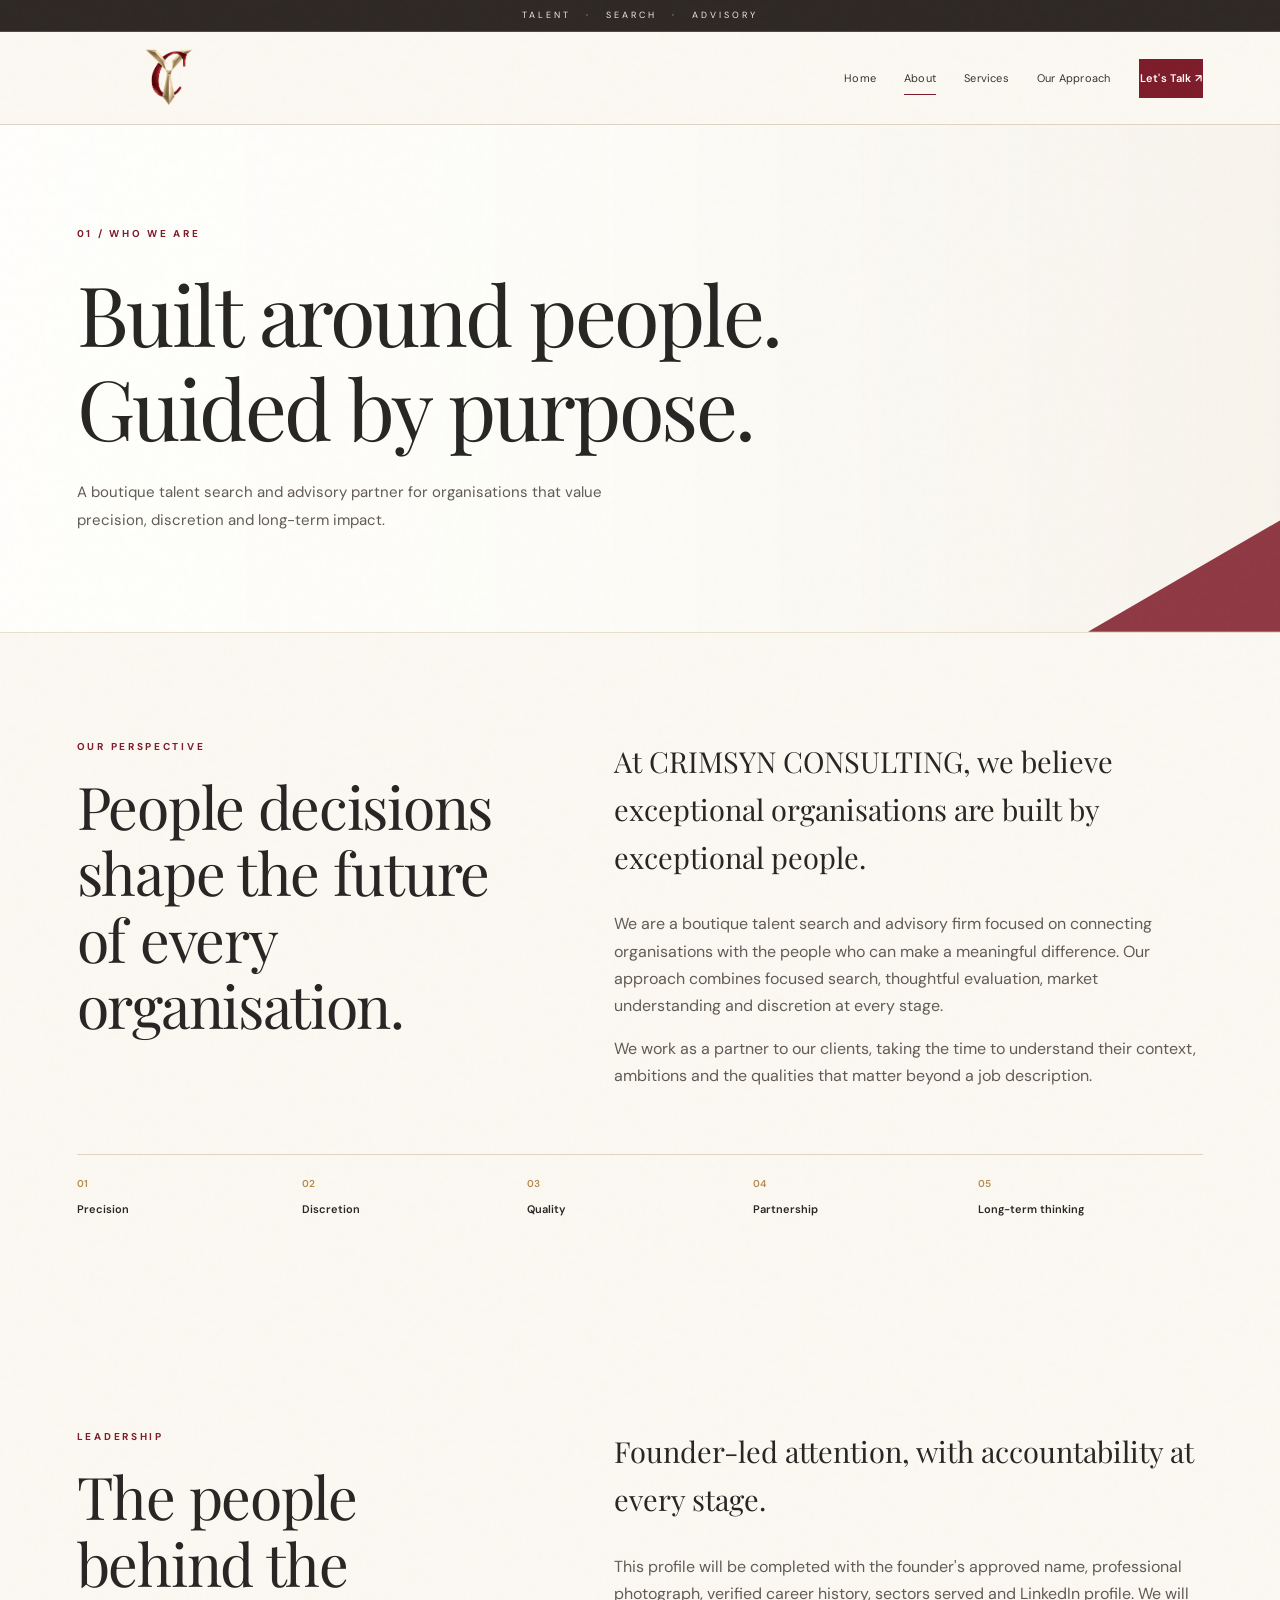
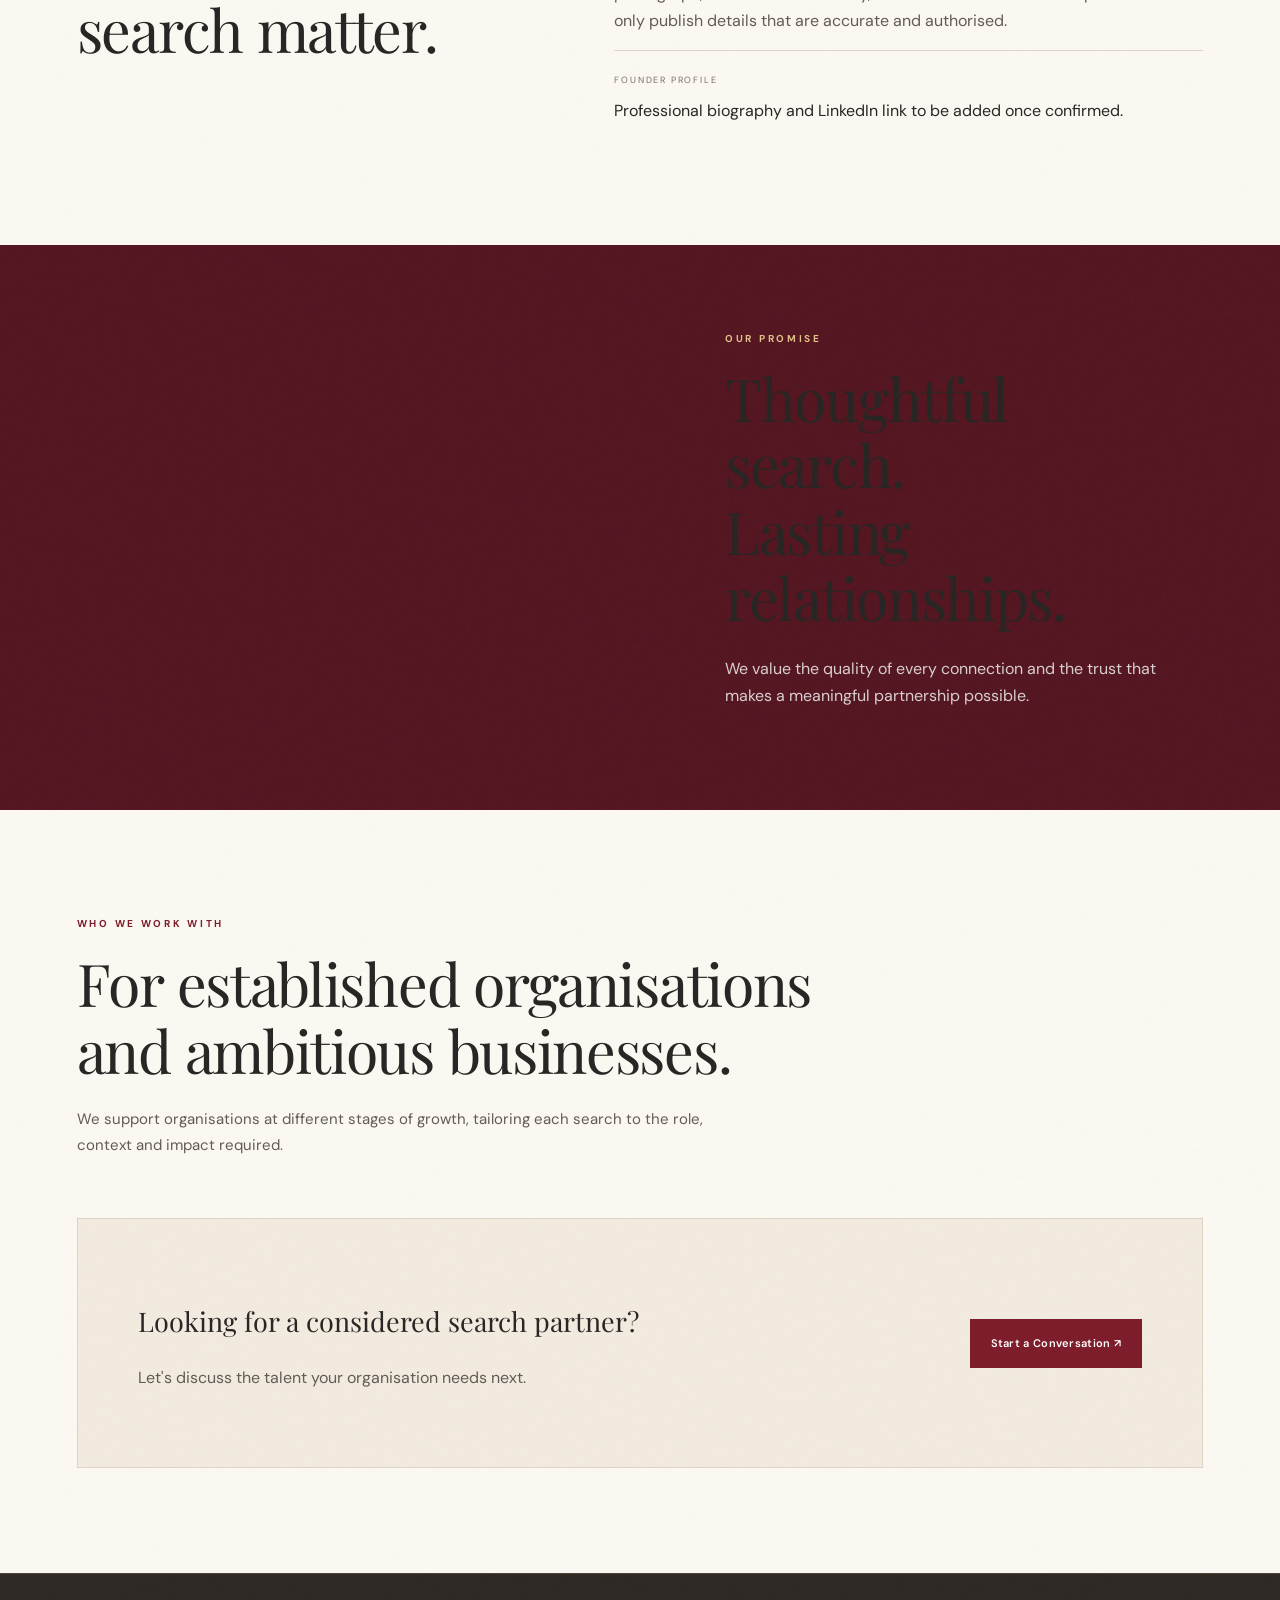
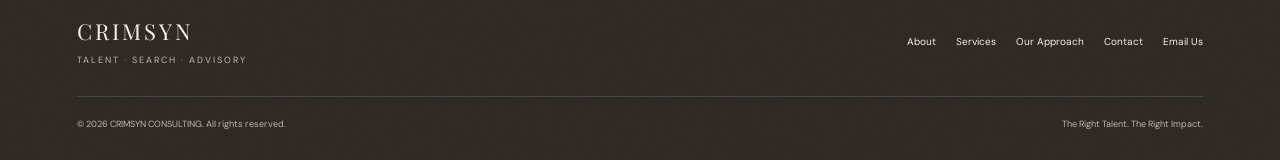
==== about.html @ 370c3323 "Update website to warm luxury design" ====
<!DOCTYPE html>
<html lang="en"><head><meta charset="UTF-8"><meta name="viewport" content="width=device-width, initial-scale=1.0"><meta name="theme-color" content="#292725"><meta name="description" content="Learn about CRIMSYN CONSULTING, a boutique talent search and advisory firm guided by precision, discretion and partnership."><title>About | CRIMSYN CONSULTING</title><link rel="stylesheet" href="styles.css"></head><body>

<div class="topbar">Talent &nbsp; · &nbsp; Search &nbsp; · &nbsp; Advisory</div>
<header><div class="container nav">
  <a class="brand" href="index.html" aria-label="CRIMSYN CONSULTING home"><img class="brand-logo" src="Crimson%20Gold%20Luxury%20Consulting%20Logo.png" alt="CRIMSYN Consulting logo"></a>
  <nav class="nav-links" aria-label="Main navigation">
    <a href="index.html" data-page="home">Home</a><a href="about.html" data-page="about">About</a><a href="services.html" data-page="services">Services</a><a href="approach.html" data-page="approach">Our Approach</a><a href="contact.html" class="nav-cta" data-page="contact">Let's Talk ↗</a>
  </nav>
</div></header>

<main>

<section class="page-hero" style="--page-image:url('https://images.unsplash.com/photo-1497366811353-6870744d04b2?auto=format&fit=crop&w=1800&q=85')"><div class="container"><div class="eyebrow">01 / Who We Are</div><h1>Built around people.<br>Guided by purpose.</h1><p>A boutique talent search and advisory partner for organisations that value precision, discretion and long-term impact.</p></div></section>
<section class="section"><div class="container split"><div class="reveal"><div class="eyebrow">Our perspective</div><h2>People decisions shape the future of every organisation.</h2></div><div class="reveal"><p class="large-copy">At CRIMSYN CONSULTING, we believe exceptional organisations are built by exceptional people.</p><p class="muted">We are a boutique talent search and advisory firm focused on connecting organisations with the people who can make a meaningful difference. Our approach combines focused search, thoughtful evaluation, market understanding and discretion at every stage.</p><p class="muted">We work as a partner to our clients, taking the time to understand their context, ambitions and the qualities that matter beyond a job description.</p></div></div>
<div class="container values"><div class="value"><span>01</span>Precision</div><div class="value"><span>02</span>Discretion</div><div class="value"><span>03</span>Quality</div><div class="value"><span>04</span>Partnership</div><div class="value"><span>05</span>Long-term thinking</div></div></section>
<section class="section" id="leadership"><div class="container split"><div><div class="eyebrow">Leadership</div><h2>The people behind the search matter.</h2></div><div><p class="large-copy">Founder-led attention, with accountability at every stage.</p><p class="muted">This profile will be completed with the founder's approved name, professional photograph, verified career history, sectors served and LinkedIn profile. We will only publish details that are accurate and authorised.</p><div class="contact-box"><span class="label">Founder profile</span><p>Professional biography and LinkedIn link to be added once confirmed.</p></div></div></div></section>
<section class="image-band"><div class="image-band-visual" style="background-image:url('https://images.unsplash.com/photo-1497366754035-f200968a6e72?auto=format&fit=crop&w=1200&q=85')"></div><div class="image-band-copy"><div class="eyebrow">Our promise</div><h2>Thoughtful search.<br>Lasting relationships.</h2><p>We value the quality of every connection and the trust that makes a meaningful partnership possible.</p></div></section>
<section class="section"><div class="container"><div class="eyebrow">Who we work with</div><h2>For established organisations<br>and ambitious businesses.</h2><p class="section-intro">We support organisations at different stages of growth, tailoring each search to the role, context and impact required.</p><div class="contact-panel"><div><h3>Looking for a considered search partner?</h3><p class="muted">Let's discuss the talent your organisation needs next.</p></div><a class="button" href="contact.html">Start a Conversation ↗</a></div></div></section>

</main>

<footer><div class="container"><div class="footer-top">
  <a href="index.html" class="footer-brand">CRIMSYN<small>TALENT · SEARCH · ADVISORY</small></a>
  <nav class="footer-nav" aria-label="Footer navigation"><a href="about.html">About</a><a href="services.html">Services</a><a href="approach.html">Our Approach</a><a href="contact.html">Contact</a><a href="mailto:info@crimsynconsulting.com">Email Us</a></nav>
</div><div class="footer-bottom"><span>© 2026 CRIMSYN CONSULTING. All rights reserved.</span><span>The Right Talent. The Right Impact.</span></div></div></footer>
<script src="script.js"></script>
<script>
document.querySelectorAll('.nav-links a[data-page]').forEach(a=>{if(a.dataset.page==='about')a.classList.add('active')});
</script>

</body></html>
---- styles.css ----
@import url('https://fonts.googleapis.com/css2?family=DM+Sans:wght@400;500;600;700&family=Playfair+Display:wght@400;500;600;700&display=swap');
:root{--ivory:#f4f0e8;--paper:#fbf9f5;--ink:#292725;--muted:#77716a;--crimson:#812337;--wine:#541724;--gold:#b79a65;--line:#dcd5ca;--white:#fff}
*{box-sizing:border-box}html{scroll-behavior:smooth;scroll-padding-top:105px}body{margin:0;background:var(--paper);color:var(--ink);font-family:'DM Sans',Arial,sans-serif;line-height:1.7}body:after{content:"";position:fixed;inset:0;pointer-events:none;z-index:50;opacity:.055;background-image:url("data:image/svg+xml,%3Csvg viewBox='0 0 180 180' xmlns='http://www.w3.org/2000/svg'%3E%3Cfilter id='n'%3E%3CfeTurbulence type='fractalNoise' baseFrequency='.9' numOctaves='3' stitchTiles='stitch'/%3E%3C/filter%3E%3Crect width='100%25' height='100%25' filter='url(%23n)' opacity='.2'/%3E%3C/svg%3E")}
a{color:inherit;text-decoration:none}.container{width:min(1180px,88%);margin:auto}.topbar{background:var(--ink);color:var(--ivory);padding:8px 0;text-align:center;font-size:9px;letter-spacing:3px;text-transform:uppercase}
header{position:sticky;top:0;z-index:20;background:rgba(251,249,245,.94);border-bottom:1px solid var(--line);backdrop-filter:blur(18px)}.nav{min-height:92px;display:flex;align-items:center;justify-content:space-between;gap:30px}.brand{display:flex;align-items:center;min-width:0}.brand-logo{width:180px;height:76px;object-fit:contain;flex-shrink:0}.nav-links{display:flex;align-items:center;gap:clamp(14px,2.2vw,30px);font-size:11px;letter-spacing:.2px}.nav-links a{position:relative;padding:9px 0}.nav-links a:not(.nav-cta):after{content:"";position:absolute;left:0;bottom:2px;width:0;height:1px;background:var(--crimson);transition:width .3s}.nav-links a:hover:after,.nav-links a.active:after{width:100%}.nav-cta,.button{display:inline-flex;align-items:center;justify-content:center;gap:10px;background:var(--crimson);color:white;padding:14px 20px;font-size:11px;font-weight:600;letter-spacing:.3px;border:1px solid var(--crimson);transition:background .25s,transform .25s}.nav-cta:hover,.button:hover{background:var(--wine);transform:translateY(-2px)}
.eyebrow{font-size:10px;font-weight:700;letter-spacing:2.7px;text-transform:uppercase;color:var(--crimson)}h1,h2,h3,.serif{font-family:'Playfair Display',Georgia,serif;font-weight:400;line-height:1.13}h1{font-size:clamp(48px,7vw,92px);letter-spacing:-2.8px;margin:24px 0}h2{font-size:clamp(34px,4.6vw,59px);letter-spacing:-1.3px;margin:18px 0 24px}h3{font-size:27px}p{margin-top:0}.muted,.section-intro{color:var(--muted)}.section-intro{max-width:650px;font-size:15px}.section{padding:105px 0}.reveal{opacity:0;transform:translateY(22px);transition:opacity .8s ease,transform .8s cubic-bezier(.2,.7,.2,1)}.reveal.visible{opacity:1;transform:none}
.hero{min-height:650px;position:relative;overflow:hidden;background:var(--ivory);display:flex;align-items:center;border-bottom:1px solid var(--line)}.hero:before{content:"";position:absolute;inset:0 0 0 48%;background:linear-gradient(90deg,var(--ivory) 0%,rgba(244,240,232,.5) 28%,rgba(20,18,17,.08) 100%),url('https://images.unsplash.com/photo-1486406146926-c627a92ad1ab?auto=format&fit=crop&w=1800&q=85') center/cover;filter:saturate(.55);animation:heroZoom 18s ease-in-out infinite alternate}.hero:after{content:"C";position:absolute;right:3%;top:-12%;font:clamp(320px,42vw,650px)/1 'Playfair Display',serif;color:rgba(129,35,55,.07);pointer-events:none}.hero-content{position:relative;z-index:1;max-width:720px;padding:100px 0}.hero-copy{max-width:570px;color:#625d56;font-size:16px}.hero-actions{display:flex;align-items:center;gap:28px;flex-wrap:wrap;margin-top:32px}.text-link{font-size:11px;font-weight:700;border-bottom:1px solid var(--crimson);padding-bottom:5px}.hero-foot{display:flex;gap:26px;flex-wrap:wrap;border-top:1px solid var(--line);margin-top:76px;padding-top:18px;color:var(--muted);font-size:9px;letter-spacing:1.7px;text-transform:uppercase}
.page-hero{position:relative;overflow:hidden;min-height:430px;display:flex;align-items:flex-end;background:var(--ink);color:var(--ivory);padding:90px 0 75px}.page-hero:before{content:"";position:absolute;inset:0;background:linear-gradient(90deg,rgba(28,26,25,.96) 0%,rgba(28,26,25,.78) 45%,rgba(28,26,25,.24) 100%),var(--page-image,linear-gradient(135deg,#433b38,#9c8270));background-size:cover;background-position:center;transform:scale(1.02);animation:heroZoom 18s ease-in-out infinite alternate}.page-hero .container{position:relative;z-index:1}.page-hero h1{font-size:clamp(48px,7vw,82px);max-width:850px}.page-hero p{max-width:620px;color:#d8d1c8;font-size:15px}.page-hero .eyebrow{color:#d9bd8d}
.split{display:grid;grid-template-columns:.85fr 1.15fr;gap:clamp(40px,8vw,110px);align-items:start}.large-copy{font:clamp(21px,2.3vw,29px)/1.65 'Playfair Display',serif}.values{display:grid;grid-template-columns:repeat(5,1fr);border-top:1px solid var(--line);margin-top:48px}.value{padding:20px 10px 0 0;font-size:11px;font-weight:600}.value span{display:block;color:var(--crimson);font-size:10px;margin-bottom:8px}.image-band{display:grid;grid-template-columns:1fr 1fr;min-height:390px;background:var(--wine);color:var(--ivory)}.image-band-visual{min-height:390px;background:linear-gradient(0deg,rgba(35,15,19,.2),rgba(35,15,19,.05)),url('https://images.unsplash.com/photo-1497366754035-f200968a6e72?auto=format&fit=crop&w=1200&q=85') center/cover;transition:transform .7s}.image-band-copy{padding:clamp(38px,7vw,85px);align-self:center}.image-band-copy .eyebrow{color:#e1c7a0}.image-band-copy p{color:#d9cfd0}
.dark{background:var(--ink);color:var(--ivory)}.dark .eyebrow{color:#d9a0aa}.dark .section-intro,.dark .muted{color:#c2bdb6}.services-heading{display:flex;justify-content:space-between;gap:45px;align-items:end;margin-bottom:48px}.services-grid{display:grid;grid-template-columns:repeat(3,1fr);border-top:1px solid #55514d}.service-card{padding:34px 28px 22px 0;border-bottom:1px solid #55514d;transition:background .3s}.service-card+.service-card{padding-left:28px;border-left:1px solid #55514d}.service-number{color:#d9a0aa;font-size:10px;letter-spacing:2px}.service-card h3{font-size:31px;margin:24px 0 15px}.service-card p,.service-card ul{color:#c2bdb6;font-size:12px}.service-card li{margin-bottom:7px}.service-card ul{padding-left:17px}
.process-grid{display:grid;grid-template-columns:repeat(5,1fr);margin-top:50px;border-top:1px solid var(--line)}.process-step{padding:24px 15px 0 0}.process-step+.process-step{padding-left:17px;border-left:1px solid var(--line)}.process-step span{color:var(--crimson);font-size:10px;letter-spacing:2px}.process-step h3{font-family:'DM Sans',sans-serif;font-size:14px;font-weight:700;margin:14px 0 8px}.process-step p{color:var(--muted);font-size:12px}
.functions{background:var(--ivory)}.function-grid{display:grid;grid-template-columns:repeat(4,1fr);margin-top:40px;border-top:1px solid var(--line);border-left:1px solid var(--line)}.function-item{padding:22px 18px;border-right:1px solid var(--line);border-bottom:1px solid var(--line);font-size:12px}.function-item span{display:block;color:var(--crimson);font-size:10px;margin-bottom:8px}.engagement-grid{display:grid;grid-template-columns:repeat(2,1fr);gap:0 45px;margin-top:35px}.engagement{padding:22px 0;border-top:1px solid var(--line)}.engagement h3{font-size:21px;margin-bottom:7px}.engagement p{color:var(--muted);font-size:12px;margin:0}
.statement{background:var(--crimson);color:white;padding:90px 0}.statement blockquote{max-width:900px;margin:0;font:clamp(31px,4.8vw,60px)/1.25 'Playfair Display',serif}.statement p{margin:25px 0 0;font-size:10px;letter-spacing:2px;text-transform:uppercase;color:#f1dde0}
.contact-grid{display:grid;grid-template-columns:1fr 1fr;gap:60px;margin-top:45px}.contact-box{border-top:1px solid var(--line);padding-top:22px}.contact-box .label{display:block;color:var(--muted);font-size:9px;letter-spacing:1.8px;text-transform:uppercase;margin-bottom:8px}.contact-box a{overflow-wrap:anywhere}.contact-box a:hover{color:var(--crimson)}.contact-panel{background:var(--ivory);padding:clamp(30px,5vw,60px);margin-top:60px;display:flex;align-items:center;justify-content:space-between;gap:30px}
footer{background:var(--ink);color:var(--ivory);padding:42px 0 28px}.footer-top{display:flex;justify-content:space-between;gap:30px;align-items:center}.footer-brand{font:22px 'Playfair Display',serif;letter-spacing:3px}.footer-brand small{display:block;color:#beb8b1;font:9px 'DM Sans',sans-serif;letter-spacing:2px;margin-top:8px}.footer-nav{display:flex;flex-wrap:wrap;gap:20px;font-size:10px}.footer-nav a:hover{color:#e0bd8b}.footer-bottom{display:flex;justify-content:space-between;gap:20px;border-top:1px solid #4a4743;padding-top:20px;margin-top:30px;color:#beb8b1;font-size:9px}
@keyframes heroZoom{from{transform:scale(1)}to{transform:scale(1.07)}}@media(prefers-reduced-motion:reduce){*,*:before,*:after{animation:none!important;transition:none!important;scroll-behavior:auto!important}.reveal{opacity:1;transform:none}}
@media(max-width:850px){.nav{align-items:flex-start;padding:12px 0 17px;flex-direction:column;gap:8px}.brand-logo{width:160px;height:68px}.nav-links{gap:17px;flex-wrap:wrap}.nav-cta{padding:9px 12px}.hero{min-height:600px}.hero:before{inset:0;background:linear-gradient(90deg,rgba(244,240,232,.97),rgba(244,240,232,.78)),url('https://images.unsplash.com/photo-1486406146926-c627a92ad1ab?auto=format&fit=crop&w=1200&q=80') center/cover}.hero-content{padding:80px 0}.hero h1{letter-spacing:-1.5px}.hero-foot{margin-top:55px}.section{padding:75px 0}.split{grid-template-columns:1fr;gap:20px}.values{grid-template-columns:repeat(3,1fr);row-gap:18px}.services-heading{display:block}.services-grid{grid-template-columns:1fr}.service-card,.service-card+.service-card{padding:27px 0;border-left:0}.process-grid{grid-template-columns:repeat(2,1fr);row-gap:12px}.process-step,.process-step+.process-step{padding:20px 12px 0 0;border-left:0}.function-grid{grid-template-columns:repeat(2,1fr)}.image-band{grid-template-columns:1fr}.image-band-visual{min-height:260px}.contact-grid{grid-template-columns:1fr;gap:28px}.contact-panel,.footer-top,.footer-bottom{align-items:flex-start;flex-direction:column}.page-hero{min-height:390px;padding:75px 0 60px}}
@media(max-width:480px){.container{width:90%}.nav-links{font-size:10px;gap:12px}.hero h1{font-size:45px}.hero-copy{font-size:14px}.hero-foot{gap:10px}.values{grid-template-columns:repeat(2,1fr)}.process-grid{grid-template-columns:1fr}.function-grid{grid-template-columns:1fr 1fr}.engagement-grid{grid-template-columns:1fr}.footer-nav{gap:14px}.page-hero h1{font-size:46px}.contact-panel .button{width:100%}}

.enquiry-wrap{background:var(--ivory);padding:clamp(25px,4vw,45px)}.enquiry-form{display:grid;gap:9px}.enquiry-form label{font-size:11px;font-weight:600;margin-top:8px}.enquiry-form input:not([type=checkbox]),.enquiry-form select,.enquiry-form textarea{width:100%;font:13px 'DM Sans',sans-serif;color:var(--ink);background:var(--paper);border:1px solid var(--line);border-radius:0;padding:13px 12px;outline:none}.enquiry-form input:focus,.enquiry-form select:focus,.enquiry-form textarea:focus{border-color:var(--crimson)}.enquiry-form .consent{display:flex;align-items:flex-start;gap:10px;font-weight:400;line-height:1.5}.consent input{margin-top:4px;accent-color:var(--crimson)}.privacy-note,.form-message{font-size:10px;color:var(--muted)}.enquiry-form .button{cursor:pointer;margin-top:10px;width:100%}

/* CRIMSYN signature art direction — dark architectural luxury, no people photography */
:root{--ivory:#eee7da;--paper:#101214;--ink:#111315;--muted:#b6b0a7;--crimson:#a51f36;--wine:#571622;--gold:#b59a6b;--line:rgba(238,231,218,.18);--white:#fff}
body{background:#101214;color:var(--ivory)}
.topbar{background:#090a0b;color:#d4c8b3;border-bottom:1px solid rgba(181,154,107,.24)}
header{background:rgba(15,17,18,.93);border-bottom:1px solid rgba(181,154,107,.22)}
.nav-links{color:#e7dfd2}
.brand-logo{width:185px;height:78px}
.eyebrow{color:#c12d46}
h1,h2,h3{color:var(--ivory)}
.hero{background:#101214;border-bottom:1px solid rgba(181,154,107,.22);min-height:720px}
.hero:before{inset:0 0 0 36%;background:linear-gradient(90deg,#101214 0%,rgba(16,18,20,.9) 19%,rgba(16,18,20,.3) 63%,rgba(16,18,20,.15) 100%),url('https://images.unsplash.com/photo-1600607687939-ce8a6c25118c?auto=format&fit=crop&w=2000&q=90') center/cover;filter:saturate(.55) contrast(1.1);animation:heroZoom 22s cubic-bezier(.2,.7,.2,1) infinite alternate}
.hero:after{color:rgba(181,154,107,.035)}
.hero-copy,.muted,.section-intro{color:#bcb5aa}
.hero-foot{border-color:rgba(181,154,107,.25);color:#a9a094}
.text-link{border-color:var(--gold)}
.button,.nav-cta{background:var(--crimson);border-color:var(--crimson)}
.button:hover,.nav-cta:hover{background:#c02b45;border-color:#c02b45}
.section{background:#101214}
.dark{background:#17191b;color:var(--ivory)}
.dark .section-intro,.dark .muted{color:#bcb5aa}
.functions{background:#17191b;color:var(--ivory)}
.function-grid{border-color:rgba(238,231,218,.18)}
.function-item{border-color:rgba(238,231,218,.18);background:rgba(255,255,255,.015)}
.function-item span,.process-step span{color:#c12d46}
.values,.process-grid,.engagement,.contact-box{border-color:rgba(238,231,218,.2)}
.value{color:var(--ivory)}
.value span{color:var(--gold)}
.service-card,.service-card+.service-card{border-color:rgba(238,231,218,.2)}
.service-number{color:var(--gold)}
.service-card p,.service-card ul{color:#bcb5aa}
.process-step p,.engagement p{color:#bcb5aa}
.image-band{background:#151719;color:var(--ivory)}
.image-band-visual{background-image:linear-gradient(0deg,rgba(10,11,12,.15),rgba(10,11,12,.05)),url('https://images.unsplash.com/photo-1600607687920-4e2a09cf159d?auto=format&fit=crop&w=1400&q=90');filter:saturate(.55) contrast(1.06)}
.image-band-copy .eyebrow{color:var(--gold)}
.statement{background:linear-gradient(115deg,#8d172d,#a51f36 62%,#71172a);position:relative;overflow:hidden}
.statement:after{content:"C";position:absolute;right:2%;top:-45%;font:clamp(280px,42vw,570px)/1 'Playfair Display',serif;color:rgba(255,255,255,.035);pointer-events:none}
.page-hero{background:#101214}
.page-hero:before{background:linear-gradient(90deg,rgba(13,15,16,.98) 0%,rgba(13,15,16,.86) 43%,rgba(13,15,16,.35) 100%),var(--page-image,linear-gradient(135deg,#25282a,#5b5145));filter:saturate(.5) contrast(1.1)}
.page-hero .eyebrow{color:var(--gold)}
.contact-panel,.enquiry-wrap{background:#1a1c1e;border:1px solid rgba(181,154,107,.22)}
.contact-box .label,.enquiry-form label{color:#c2b8a8}
.enquiry-form input:not([type=checkbox]),.enquiry-form select,.enquiry-form textarea{background:#101214;color:var(--ivory);border-color:rgba(238,231,218,.23)}
.enquiry-form input::placeholder,.enquiry-form textarea::placeholder{color:#8e887f}
.privacy-note,.form-message{color:#bcb5aa}
footer{background:#080a0b;border-top:1px solid rgba(181,154,107,.25)}
.footer-nav a:hover{color:var(--gold)}
/* Page transition curtain: cinematic crimson wipe on navigation, restrained scroll reveals */
body{animation:pageEnter .85s cubic-bezier(.2,.75,.2,1) both}
body:before{content:"";position:fixed;inset:0;background:#a51f36;z-index:100;pointer-events:none;transform:scaleY(0);transform-origin:top;opacity:0}
body.page-leaving:before{opacity:1;transform:scaleY(1);transform-origin:bottom;animation:pageLeave .55s cubic-bezier(.77,0,.18,1) forwards}
@keyframes pageEnter{from{opacity:.35;filter:blur(5px);transform:translateY(10px)}to{opacity:1;filter:blur(0);transform:translateY(0)}}
@keyframes pageLeave{0%{transform:scaleY(0);transform-origin:bottom}100%{transform:scaleY(1);transform-origin:bottom}}
.reveal{transform:translateY(34px);transition:opacity 1s ease,transform 1s cubic-bezier(.16,1,.3,1)}
.reveal.visible{transform:translateY(0)}
@media(max-width:850px){.hero{min-height:630px}.hero:before{inset:0;background:linear-gradient(90deg,rgba(16,18,20,.96),rgba(16,18,20,.72)),url('https://images.unsplash.com/photo-1600607687939-ce8a6c25118c?auto=format&fit=crop&w=1200&q=85') center/cover}.brand-logo{width:160px;height:68px}}
@media(prefers-reduced-motion:reduce){body{animation:none}body.page-leaving:before{animation:none;transform:none}}


/* COVER ART DIRECTION — inspired by the CRIMSYN Company Profile cover */
.hero.hero-cover{min-height:min(850px,calc(100svh - 105px));min-height:max(690px,min(850px,calc(100svh - 105px)));background:#0b0d0f;isolation:isolate;border-bottom:1px solid rgba(181,154,107,.3)}
.hero.hero-cover:before{content:"";position:absolute;z-index:-1;inset:0 0 0 32%;background-image:linear-gradient(90deg,#0b0d0f 0%,rgba(11,13,15,.82) 12%,rgba(11,13,15,.12) 54%,rgba(11,13,15,.02) 100%),url('crimsyn-staircase.png');background-repeat:no-repeat;background-position:right center;background-size:auto 112%;filter:contrast(1.04);animation:staircaseReveal 1.6s cubic-bezier(.2,.75,.2,1) both,heroZoom 24s cubic-bezier(.2,.7,.2,1) 1.6s infinite alternate}
.hero.hero-cover:after{content:"";position:absolute;z-index:-1;right:0;bottom:0;top:auto;width:32%;height:30%;background:var(--crimson);clip-path:polygon(100% 0,100% 100%,0 100%);opacity:.96}
.hero.hero-cover .hero-content{max-width:710px;padding:clamp(74px,10vh,118px) 0 62px}
.hero.hero-cover .eyebrow{font-size:10px;letter-spacing:4px;color:#d5c6b0;margin-bottom:24px}
.crimson-dot{color:#bd2943;padding:0 4px}
.hero.hero-cover .cover-wordmark{font-size:clamp(56px,7.7vw,108px);line-height:.88;letter-spacing:-3.8px;margin:0 0 28px;color:#f1ebdf;text-wrap:balance;text-shadow:0 2px 24px rgba(0,0,0,.15)}
.hero.hero-cover .cover-wordmark span{font-size:.87em;letter-spacing:-3.2px}
.cover-rule{height:5px;width:88px;background:var(--crimson);margin:0 0 20px;box-shadow:0 0 28px rgba(165,31,54,.22)}
.cover-tagline{font-size:clamp(17px,2vw,23px);letter-spacing:.2px;color:#eee7da;margin:0 0 20px}
.hero.hero-cover .hero-copy{max-width:530px;color:#b9b3a9;font-size:14px;line-height:1.9}
.hero.hero-cover .hero-actions{margin-top:28px;gap:25px}
.hero.hero-cover .hero-foot{margin-top:50px;padding-top:17px;border-color:rgba(181,154,107,.23);color:#b5ad9f;gap:20px}
.hero-caption{position:absolute;right:30px;top:50%;writing-mode:vertical-rl;transform:translateY(-50%);font-size:8px;letter-spacing:3px;text-transform:uppercase;color:rgba(238,231,218,.62);z-index:2}
@keyframes staircaseReveal{from{opacity:.15;transform:translateX(28px) scale(1.025);filter:blur(5px)}to{opacity:1;transform:translateX(0) scale(1);filter:blur(0)}}
/* Page chapters share the same architectural darkness, editorial type and crimson cue. */
.page-hero{min-height:460px;padding-top:100px;padding-bottom:82px;border-bottom:1px solid rgba(181,154,107,.2)}
.page-hero:after{content:"";position:absolute;right:0;bottom:0;width:15%;height:22%;background:var(--crimson);clip-path:polygon(100% 0,100% 100%,0 100%);opacity:.82;pointer-events:none}
.page-hero h1{font-size:clamp(49px,6.8vw,83px);letter-spacing:-2.5px;max-width:850px}
.page-hero p{line-height:1.9;max-width:590px}
@media(max-width:850px){.hero.hero-cover{min-height:760px;min-height:max(720px,calc(100svh - 145px))}.hero.hero-cover:before{inset:0 0 0 18%;background-size:auto 78%;background-position:right bottom;background-image:linear-gradient(180deg,#0b0d0f 0%,rgba(11,13,15,.96) 35%,rgba(11,13,15,.32) 72%,rgba(11,13,15,.08) 100%),url('crimsyn-staircase.png')}.hero.hero-cover:after{width:35%;height:16%}.hero.hero-cover .hero-content{padding:62px 0 44px}.hero.hero-cover .cover-wordmark{font-size:clamp(56px,11vw,82px);letter-spacing:-2.5px}.hero.hero-cover .cover-wordmark span{letter-spacing:-2px}.hero.hero-cover .hero-foot{margin-top:35px}.hero-caption{right:12px;top:auto;bottom:26%;font-size:7px}.page-hero{min-height:400px;padding:75px 0 60px}}
@media(max-width:480px){.hero.hero-cover{min-height:760px}.hero.hero-cover:before{inset:0 0 0 0;background-size:auto 62%;background-position:70% bottom;background-image:linear-gradient(180deg,#0b0d0f 0%,rgba(11,13,15,.98) 40%,rgba(11,13,15,.45) 68%,rgba(11,13,15,.12) 100%),url('crimsyn-staircase.png')}.hero.hero-cover .cover-wordmark{font-size:55px;letter-spacing:-2px}.hero.hero-cover .cover-wordmark span{letter-spacing:-1.8px}.hero.hero-cover .hero-copy{font-size:13px;max-width:96%}.hero.hero-cover .hero-foot{font-size:8px;gap:9px}.hero.hero-cover .hero-actions{align-items:flex-start;flex-direction:column;gap:17px}.hero-caption{display:none}}
@media(prefers-reduced-motion:reduce){.hero.hero-cover:before{animation:none!important;transform:none!important;filter:none!important}}


/* APPROVED ART DIRECTION — warm architectural luxury, ivory first, burgundy accents */
:root{--ivory:#f5f0e7;--paper:#fbf8f2;--ink:#292725;--muted:#766f66;--crimson:#7e1d2b;--wine:#551722;--gold:#b58b4b;--line:#ded4c5;--white:#fff}
body{background:var(--paper);color:var(--ink)}
body:after{opacity:.025}
.topbar{background:#302a26;color:#f4eadc;border-bottom:1px solid rgba(181,139,75,.32)}
header{background:rgba(251,248,242,.96);border-bottom:1px solid var(--line)}
.nav-links{color:#39332f}
.brand-logo{width:185px;height:78px}
.eyebrow{color:var(--crimson)}
h1,h2,h3{color:var(--ink)}
.hero{background:var(--ivory);border-bottom:1px solid var(--line);min-height:700px}
.hero:before{inset:0 0 0 35%;background:linear-gradient(90deg,rgba(245,240,231,.98) 0%,rgba(245,240,231,.78) 22%,rgba(245,240,231,.12) 65%,rgba(245,240,231,.04) 100%),url('https://images.unsplash.com/photo-1600607687939-ce8a6c25118c?auto=format&fit=crop&w=2000&q=90') center/cover;filter:saturate(.72) brightness(1.12);animation:heroZoom 22s cubic-bezier(.2,.7,.2,1) infinite alternate}
.hero:after{color:rgba(126,29,43,.045)}
.hero-copy,.muted,.section-intro{color:#625c55}
.hero-foot{border-color:var(--line);color:#766f66}
.text-link{border-color:var(--crimson)}
.button,.nav-cta{background:var(--crimson);border-color:var(--crimson);color:white}
.button:hover,.nav-cta:hover{background:#5c1420;border-color:#5c1420}
.section{background:var(--paper)}
.dark{background:#551722;color:var(--ivory)}
.dark h2,.dark h3{color:var(--ivory)}
.dark .eyebrow{color:#e1c08a}
.dark .section-intro,.dark .muted{color:#e0d2c9}
.function-grid{border-color:var(--line)}
.function-item{border-color:var(--line);background:rgba(255,255,255,.24)}
.function-item span,.process-step span{color:var(--crimson)}
.values,.process-grid,.engagement,.contact-box{border-color:var(--line)}
.value{color:var(--ink)}
.value span{color:var(--gold)}
.service-card,.service-card+.service-card{border-color:rgba(245,240,231,.25)}
.service-number{color:#e1c08a}
.service-card p,.service-card ul{color:#e0d2c9}
.process-step p,.engagement p{color:#6d655d}
.image-band{background:var(--wine);color:var(--ivory)}
.image-band-visual{background-image:linear-gradient(0deg,rgba(54,20,26,.05),rgba(54,20,26,0)),url('https://images.unsplash.com/photo-1600607687920-4e2a09cf159d?auto=format&fit=crop&w=1400&q=90');filter:saturate(.75) brightness(1.12)}
.image-band-copy .eyebrow{color:#e1c08a}
.statement{background:linear-gradient(115deg,#641725,#842538 62%,#6b1a29);position:relative;overflow:hidden}
.statement:after{color:rgba(255,255,255,.045)}
.page-hero{background:var(--ivory);color:var(--ink)}
.page-hero:before{background:linear-gradient(90deg,rgba(245,240,231,.97) 0%,rgba(245,240,231,.82) 43%,rgba(245,240,231,.22) 100%),var(--page-image,linear-gradient(135deg,#e8dfd0,#9f8970));filter:saturate(.72) brightness(1.08)}
.page-hero h1{color:var(--ink)}
.page-hero p{color:#625c55}
.page-hero .eyebrow{color:var(--crimson)}
.contact-panel,.enquiry-wrap{background:#f2eadf;border:1px solid var(--line)}
.contact-box .label,.enquiry-form label{color:#766f66}
.enquiry-form input:not([type=checkbox]),.enquiry-form select,.enquiry-form textarea{background:#fffdf9;color:var(--ink);border-color:#d8cbb9}
.enquiry-form input::placeholder,.enquiry-form textarea::placeholder{color:#958b7f}
.privacy-note,.form-message{color:#766f66}
footer{background:#302a26;border-top:1px solid rgba(181,139,75,.25)}
.footer-nav a:hover{color:#e1c08a}
/* Hero cover: welcoming light, sculptural architecture, burgundy detail */
.hero.hero-cover{min-height:min(850px,calc(100svh - 105px));min-height:max(690px,min(850px,calc(100svh - 105px)));background:var(--ivory);isolation:isolate;border-bottom:1px solid var(--line)}
.hero.hero-cover:before{content:"";position:absolute;z-index:-1;inset:0 0 0 34%;background-image:linear-gradient(90deg,#f5f0e7 0%,rgba(245,240,231,.91) 14%,rgba(245,240,231,.35) 48%,rgba(245,240,231,.04) 100%),url('https://images.unsplash.com/photo-1600607687939-ce8a6c25118c?auto=format&fit=crop&w=2000&q=90');background-repeat:no-repeat;background-position:center;background-size:cover;filter:saturate(.72) brightness(1.12);animation:staircaseReveal 1.6s cubic-bezier(.2,.75,.2,1) both,heroZoom 24s cubic-bezier(.2,.7,.2,1) 1.6s infinite alternate}
.hero.hero-cover:after{position:absolute;z-index:-1;right:0;bottom:0;top:auto;width:18%;height:12%;background:var(--crimson);clip-path:polygon(100% 0,100% 100%,0 100%);opacity:.95}
.hero.hero-cover .hero-content{max-width:800px;padding:clamp(74px,10vh,118px) 0 62px}
.hero.hero-cover .eyebrow{font-size:10px;letter-spacing:4px;color:var(--crimson);margin-bottom:24px}
.hero.hero-cover .cover-wordmark{font-size:clamp(45px,5.8vw,78px);line-height:1.02;letter-spacing:-2.8px;margin:0 0 26px;color:var(--ink);text-wrap:balance;text-shadow:none}
.hero.hero-cover .cover-wordmark span{font-size:1em;letter-spacing:-2.3px;color:var(--crimson)}
.cover-rule{height:2px;width:70px;background:var(--gold);margin:0 0 20px;box-shadow:none}
.cover-tagline{font-size:clamp(17px,2vw,23px);letter-spacing:.2px;color:var(--ink);margin:0 0 20px}
.hero.hero-cover .hero-copy{max-width:530px;color:#625c55;font-size:14px;line-height:1.9}
.hero.hero-cover .hero-actions{margin-top:28px;gap:25px}
.hero.hero-cover .hero-foot{margin-top:50px;padding-top:17px;border-color:var(--line);color:#766f66;gap:20px}
.hero-caption{color:#6d655d}
.page-hero:after{background:var(--crimson);opacity:.86}
@media(max-width:850px){.hero{min-height:630px}.hero:before{inset:0;background:linear-gradient(180deg,rgba(245,240,231,.95),rgba(245,240,231,.72)),url('https://images.unsplash.com/photo-1600607687939-ce8a6c25118c?auto=format&fit=crop&w=1200&q=85') center/cover}.brand-logo{width:160px;height:68px}.hero.hero-cover{min-height:760px;min-height:max(720px,calc(100svh - 145px))}.hero.hero-cover:before{inset:0;background-size:cover;background-position:center;background-image:linear-gradient(180deg,rgba(245,240,231,.98) 0%,rgba(245,240,231,.92) 42%,rgba(245,240,231,.38) 76%,rgba(245,240,231,.1) 100%),url('https://images.unsplash.com/photo-1600607687939-ce8a6c25118c?auto=format&fit=crop&w=1200&q=85')}.hero.hero-cover:after{width:22%;height:8%}.hero.hero-cover .hero-content{padding:62px 0 44px}.hero.hero-cover .cover-wordmark{font-size:clamp(42px,8.8vw,68px);letter-spacing:-2px}.hero.hero-cover .cover-wordmark span{letter-spacing:-1.7px}.hero.hero-cover .hero-foot{margin-top:35px}.hero-caption{right:12px;top:auto;bottom:26%;font-size:7px}.page-hero{min-height:400px;padding:75px 0 60px}}
@media(max-width:480px){.hero.hero-cover{min-height:760px}.hero.hero-cover:before{inset:0;background-size:cover;background-position:center;background-image:linear-gradient(180deg,rgba(245,240,231,.99) 0%,rgba(245,240,231,.94) 48%,rgba(245,240,231,.48) 76%,rgba(245,240,231,.18) 100%),url('https://images.unsplash.com/photo-1600607687939-ce8a6c25118c?auto=format&fit=crop&w=1200&q=85')}.hero.hero-cover .cover-wordmark{font-size:clamp(39px,10vw,54px);letter-spacing:-1.7px}.hero.hero-cover .cover-wordmark span{letter-spacing:-1.4px}.hero.hero-cover .hero-copy{font-size:13px;max-width:96%}.hero.hero-cover .hero-foot{font-size:8px;gap:9px}.hero.hero-cover .hero-actions{align-items:flex-start;flex-direction:column;gap:17px}.hero-caption{display:none}}
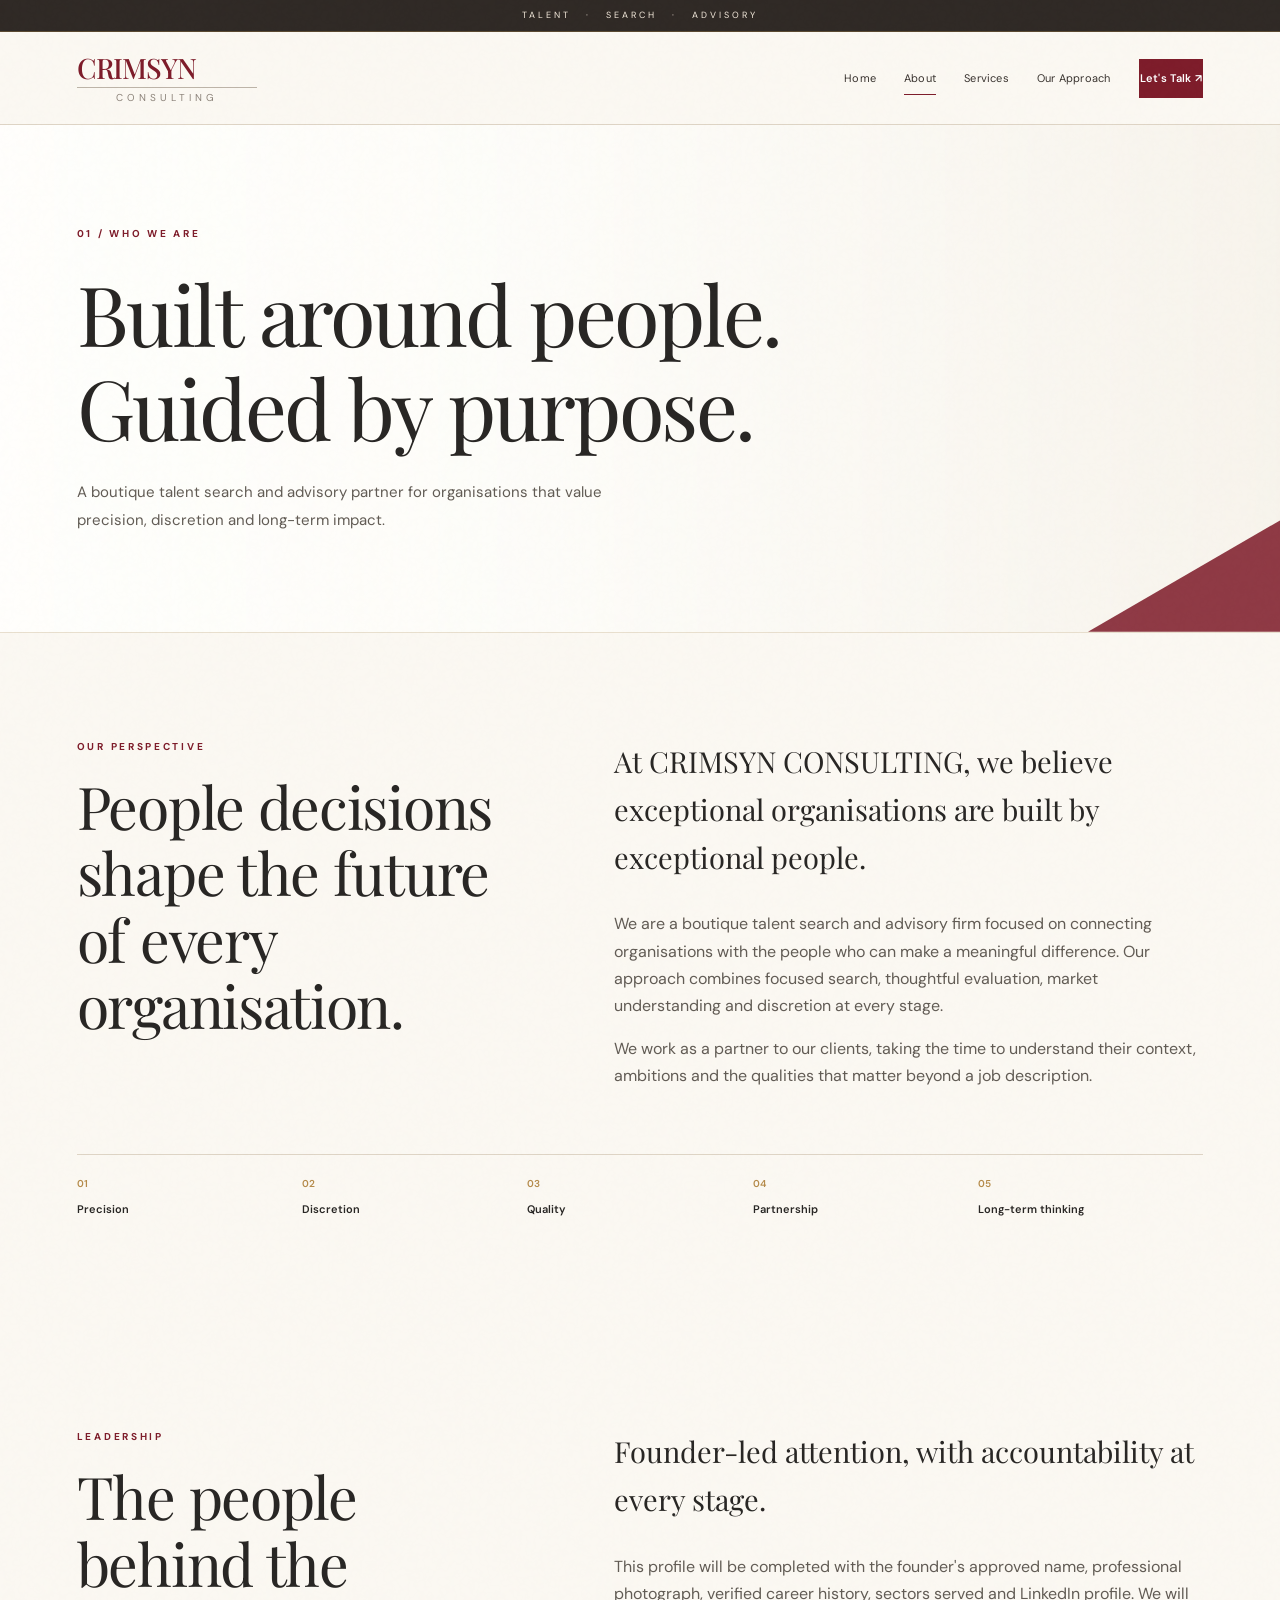
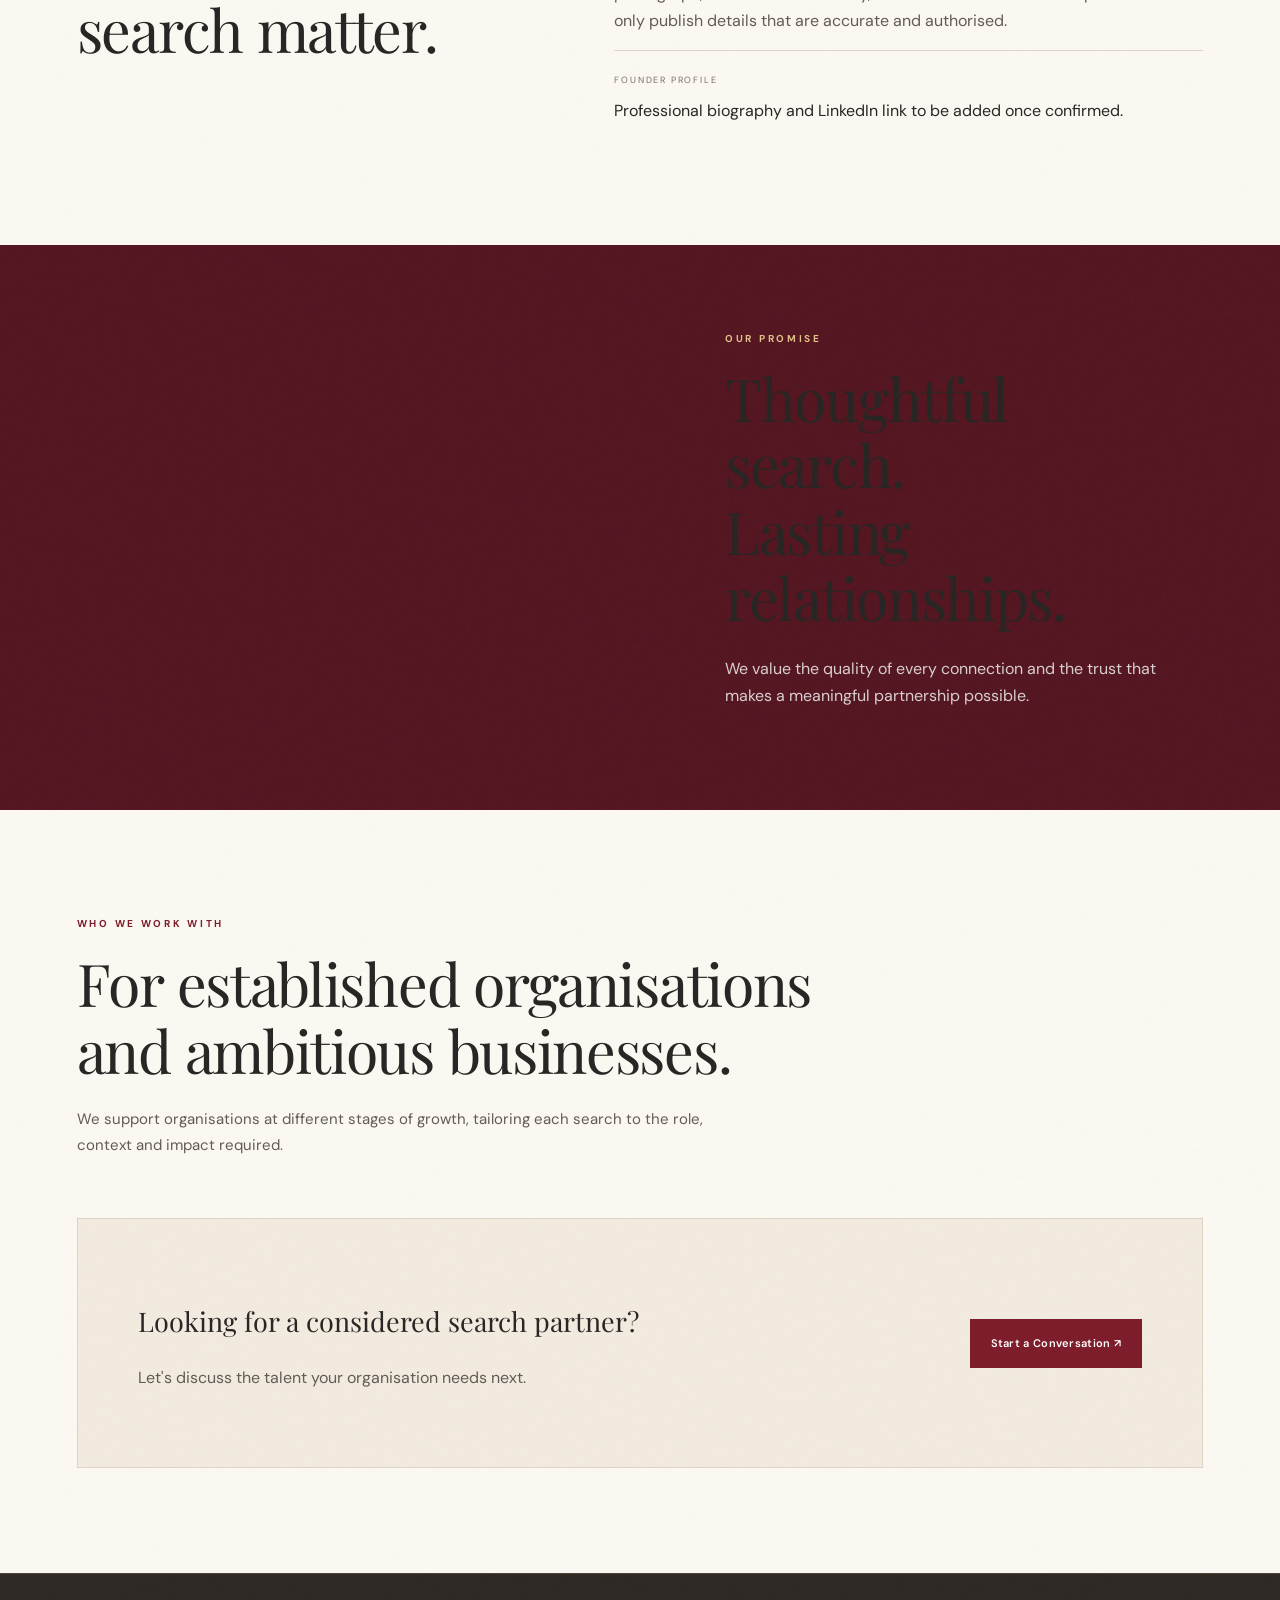
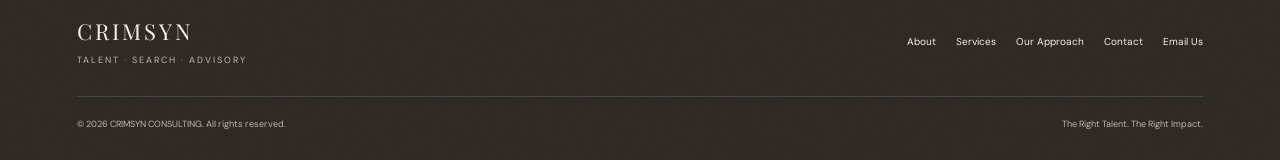
==== commit 33ad4210: "Update CRIMSYN logo and hero watermark" ====
--- a/about.html
+++ b/about.html
@@ -3,7 +3,7 @@
 
 <div class="topbar">Talent &nbsp; · &nbsp; Search &nbsp; · &nbsp; Advisory</div>
 <header><div class="container nav">
-  <a class="brand" href="index.html" aria-label="CRIMSYN CONSULTING home"><img class="brand-logo" src="Crimson%20Gold%20Luxury%20Consulting%20Logo.png" alt="CRIMSYN Consulting logo"></a>
+  <a class="brand brand-wordmark" href="index.html" aria-label="CRIMSYN CONSULTING home"><span class="brand-name">CRIMSYN</span><span class="brand-subtitle">CONSULTING</span></a>
   <nav class="nav-links" aria-label="Main navigation">
     <a href="index.html" data-page="home">Home</a><a href="about.html" data-page="about">About</a><a href="services.html" data-page="services">Services</a><a href="approach.html" data-page="approach">Our Approach</a><a href="contact.html" class="nav-cta" data-page="contact">Let's Talk ↗</a>
   </nav>
--- a/styles.css
+++ b/styles.css
@@ -2,9 +2,9 @@
 :root{--ivory:#f4f0e8;--paper:#fbf9f5;--ink:#292725;--muted:#77716a;--crimson:#812337;--wine:#541724;--gold:#b79a65;--line:#dcd5ca;--white:#fff}
 *{box-sizing:border-box}html{scroll-behavior:smooth;scroll-padding-top:105px}body{margin:0;background:var(--paper);color:var(--ink);font-family:'DM Sans',Arial,sans-serif;line-height:1.7}body:after{content:"";position:fixed;inset:0;pointer-events:none;z-index:50;opacity:.055;background-image:url("data:image/svg+xml,%3Csvg viewBox='0 0 180 180' xmlns='http://www.w3.org/2000/svg'%3E%3Cfilter id='n'%3E%3CfeTurbulence type='fractalNoise' baseFrequency='.9' numOctaves='3' stitchTiles='stitch'/%3E%3C/filter%3E%3Crect width='100%25' height='100%25' filter='url(%23n)' opacity='.2'/%3E%3C/svg%3E")}
 a{color:inherit;text-decoration:none}.container{width:min(1180px,88%);margin:auto}.topbar{background:var(--ink);color:var(--ivory);padding:8px 0;text-align:center;font-size:9px;letter-spacing:3px;text-transform:uppercase}
-header{position:sticky;top:0;z-index:20;background:rgba(251,249,245,.94);border-bottom:1px solid var(--line);backdrop-filter:blur(18px)}.nav{min-height:92px;display:flex;align-items:center;justify-content:space-between;gap:30px}.brand{display:flex;align-items:center;min-width:0}.brand-logo{width:180px;height:76px;object-fit:contain;flex-shrink:0}.nav-links{display:flex;align-items:center;gap:clamp(14px,2.2vw,30px);font-size:11px;letter-spacing:.2px}.nav-links a{position:relative;padding:9px 0}.nav-links a:not(.nav-cta):after{content:"";position:absolute;left:0;bottom:2px;width:0;height:1px;background:var(--crimson);transition:width .3s}.nav-links a:hover:after,.nav-links a.active:after{width:100%}.nav-cta,.button{display:inline-flex;align-items:center;justify-content:center;gap:10px;background:var(--crimson);color:white;padding:14px 20px;font-size:11px;font-weight:600;letter-spacing:.3px;border:1px solid var(--crimson);transition:background .25s,transform .25s}.nav-cta:hover,.button:hover{background:var(--wine);transform:translateY(-2px)}
+header{position:sticky;top:0;z-index:20;background:rgba(251,249,245,.94);border-bottom:1px solid var(--line);backdrop-filter:blur(18px)}.nav{min-height:92px;display:flex;align-items:center;justify-content:space-between;gap:30px}.brand{display:flex;align-items:flex-start;justify-content:center;flex-direction:column;min-width:0;line-height:1}.brand-wordmark{width:180px;flex-shrink:0}.brand-name{font-family:'Playfair Display',Georgia,serif;font-size:clamp(27px,2.2vw,35px);font-weight:500;letter-spacing:-1.2px;color:var(--crimson);line-height:1.05}.brand-subtitle{display:block;margin-top:4px;padding-top:4px;border-top:1px solid #bdb4a8;width:100%;text-align:center;font-size:10px;letter-spacing:4px;color:#8c837a;line-height:1.2}.nav-links{display:flex;align-items:center;gap:clamp(14px,2.2vw,30px);font-size:11px;letter-spacing:.2px}.nav-links a{position:relative;padding:9px 0}.nav-links a:not(.nav-cta):after{content:"";position:absolute;left:0;bottom:2px;width:0;height:1px;background:var(--crimson);transition:width .3s}.nav-links a:hover:after,.nav-links a.active:after{width:100%}.nav-cta,.button{display:inline-flex;align-items:center;justify-content:center;gap:10px;background:var(--crimson);color:white;padding:14px 20px;font-size:11px;font-weight:600;letter-spacing:.3px;border:1px solid var(--crimson);transition:background .25s,transform .25s}.nav-cta:hover,.button:hover{background:var(--wine);transform:translateY(-2px)}
 .eyebrow{font-size:10px;font-weight:700;letter-spacing:2.7px;text-transform:uppercase;color:var(--crimson)}h1,h2,h3,.serif{font-family:'Playfair Display',Georgia,serif;font-weight:400;line-height:1.13}h1{font-size:clamp(48px,7vw,92px);letter-spacing:-2.8px;margin:24px 0}h2{font-size:clamp(34px,4.6vw,59px);letter-spacing:-1.3px;margin:18px 0 24px}h3{font-size:27px}p{margin-top:0}.muted,.section-intro{color:var(--muted)}.section-intro{max-width:650px;font-size:15px}.section{padding:105px 0}.reveal{opacity:0;transform:translateY(22px);transition:opacity .8s ease,transform .8s cubic-bezier(.2,.7,.2,1)}.reveal.visible{opacity:1;transform:none}
-.hero{min-height:650px;position:relative;overflow:hidden;background:var(--ivory);display:flex;align-items:center;border-bottom:1px solid var(--line)}.hero:before{content:"";position:absolute;inset:0 0 0 48%;background:linear-gradient(90deg,var(--ivory) 0%,rgba(244,240,232,.5) 28%,rgba(20,18,17,.08) 100%),url('https://images.unsplash.com/photo-1486406146926-c627a92ad1ab?auto=format&fit=crop&w=1800&q=85') center/cover;filter:saturate(.55);animation:heroZoom 18s ease-in-out infinite alternate}.hero:after{content:"C";position:absolute;right:3%;top:-12%;font:clamp(320px,42vw,650px)/1 'Playfair Display',serif;color:rgba(129,35,55,.07);pointer-events:none}.hero-content{position:relative;z-index:1;max-width:720px;padding:100px 0}.hero-copy{max-width:570px;color:#625d56;font-size:16px}.hero-actions{display:flex;align-items:center;gap:28px;flex-wrap:wrap;margin-top:32px}.text-link{font-size:11px;font-weight:700;border-bottom:1px solid var(--crimson);padding-bottom:5px}.hero-foot{display:flex;gap:26px;flex-wrap:wrap;border-top:1px solid var(--line);margin-top:76px;padding-top:18px;color:var(--muted);font-size:9px;letter-spacing:1.7px;text-transform:uppercase}
+.hero{min-height:650px;position:relative;overflow:hidden;background:var(--ivory);display:flex;align-items:center;border-bottom:1px solid var(--line)}.hero:before{content:"";position:absolute;inset:0 0 0 48%;background:linear-gradient(90deg,var(--ivory) 0%,rgba(244,240,232,.5) 28%,rgba(20,18,17,.08) 100%),url('https://images.unsplash.com/photo-1486406146926-c627a92ad1ab?auto=format&fit=crop&w=1800&q=85') center/cover;filter:saturate(.55);animation:heroZoom 18s ease-in-out infinite alternate}.hero:after{content:"";position:absolute;right:3%;top:7%;width:min(38vw,500px);height:86%;background:url("Crimson%20Gold%20Luxury%20Consulting%20Logo.png") center/contain no-repeat;opacity:.055;mix-blend-mode:multiply;pointer-events:none}.hero-content{position:relative;z-index:1;max-width:720px;padding:100px 0}.hero-copy{max-width:570px;color:#625d56;font-size:16px}.hero-actions{display:flex;align-items:center;gap:28px;flex-wrap:wrap;margin-top:32px}.text-link{font-size:11px;font-weight:700;border-bottom:1px solid var(--crimson);padding-bottom:5px}.hero-foot{display:flex;gap:26px;flex-wrap:wrap;border-top:1px solid var(--line);margin-top:76px;padding-top:18px;color:var(--muted);font-size:9px;letter-spacing:1.7px;text-transform:uppercase}
 .page-hero{position:relative;overflow:hidden;min-height:430px;display:flex;align-items:flex-end;background:var(--ink);color:var(--ivory);padding:90px 0 75px}.page-hero:before{content:"";position:absolute;inset:0;background:linear-gradient(90deg,rgba(28,26,25,.96) 0%,rgba(28,26,25,.78) 45%,rgba(28,26,25,.24) 100%),var(--page-image,linear-gradient(135deg,#433b38,#9c8270));background-size:cover;background-position:center;transform:scale(1.02);animation:heroZoom 18s ease-in-out infinite alternate}.page-hero .container{position:relative;z-index:1}.page-hero h1{font-size:clamp(48px,7vw,82px);max-width:850px}.page-hero p{max-width:620px;color:#d8d1c8;font-size:15px}.page-hero .eyebrow{color:#d9bd8d}
 .split{display:grid;grid-template-columns:.85fr 1.15fr;gap:clamp(40px,8vw,110px);align-items:start}.large-copy{font:clamp(21px,2.3vw,29px)/1.65 'Playfair Display',serif}.values{display:grid;grid-template-columns:repeat(5,1fr);border-top:1px solid var(--line);margin-top:48px}.value{padding:20px 10px 0 0;font-size:11px;font-weight:600}.value span{display:block;color:var(--crimson);font-size:10px;margin-bottom:8px}.image-band{display:grid;grid-template-columns:1fr 1fr;min-height:390px;background:var(--wine);color:var(--ivory)}.image-band-visual{min-height:390px;background:linear-gradient(0deg,rgba(35,15,19,.2),rgba(35,15,19,.05)),url('https://images.unsplash.com/photo-1497366754035-f200968a6e72?auto=format&fit=crop&w=1200&q=85') center/cover;transition:transform .7s}.image-band-copy{padding:clamp(38px,7vw,85px);align-self:center}.image-band-copy .eyebrow{color:#e1c7a0}.image-band-copy p{color:#d9cfd0}
 .dark{background:var(--ink);color:var(--ivory)}.dark .eyebrow{color:#d9a0aa}.dark .section-intro,.dark .muted{color:#c2bdb6}.services-heading{display:flex;justify-content:space-between;gap:45px;align-items:end;margin-bottom:48px}.services-grid{display:grid;grid-template-columns:repeat(3,1fr);border-top:1px solid #55514d}.service-card{padding:34px 28px 22px 0;border-bottom:1px solid #55514d;transition:background .3s}.service-card+.service-card{padding-left:28px;border-left:1px solid #55514d}.service-number{color:#d9a0aa;font-size:10px;letter-spacing:2px}.service-card h3{font-size:31px;margin:24px 0 15px}.service-card p,.service-card ul{color:#c2bdb6;font-size:12px}.service-card li{margin-bottom:7px}.service-card ul{padding-left:17px}
